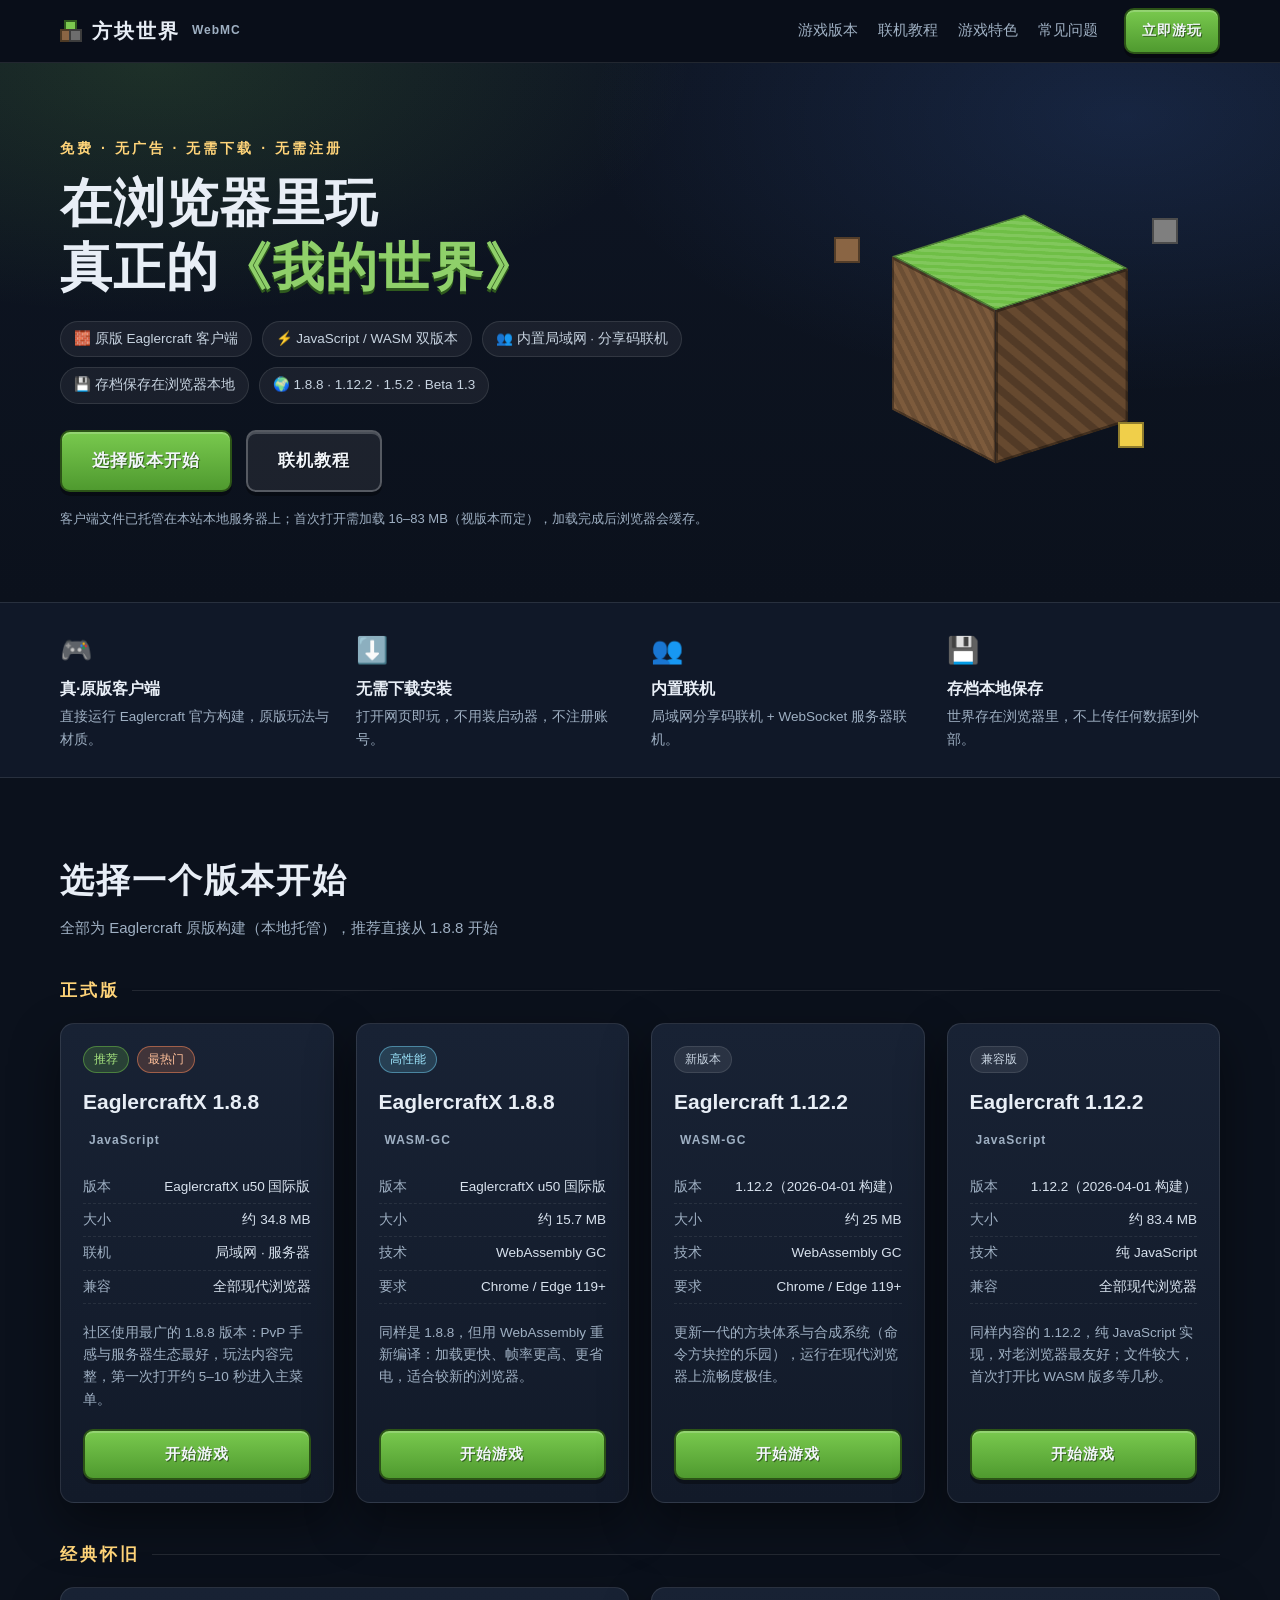
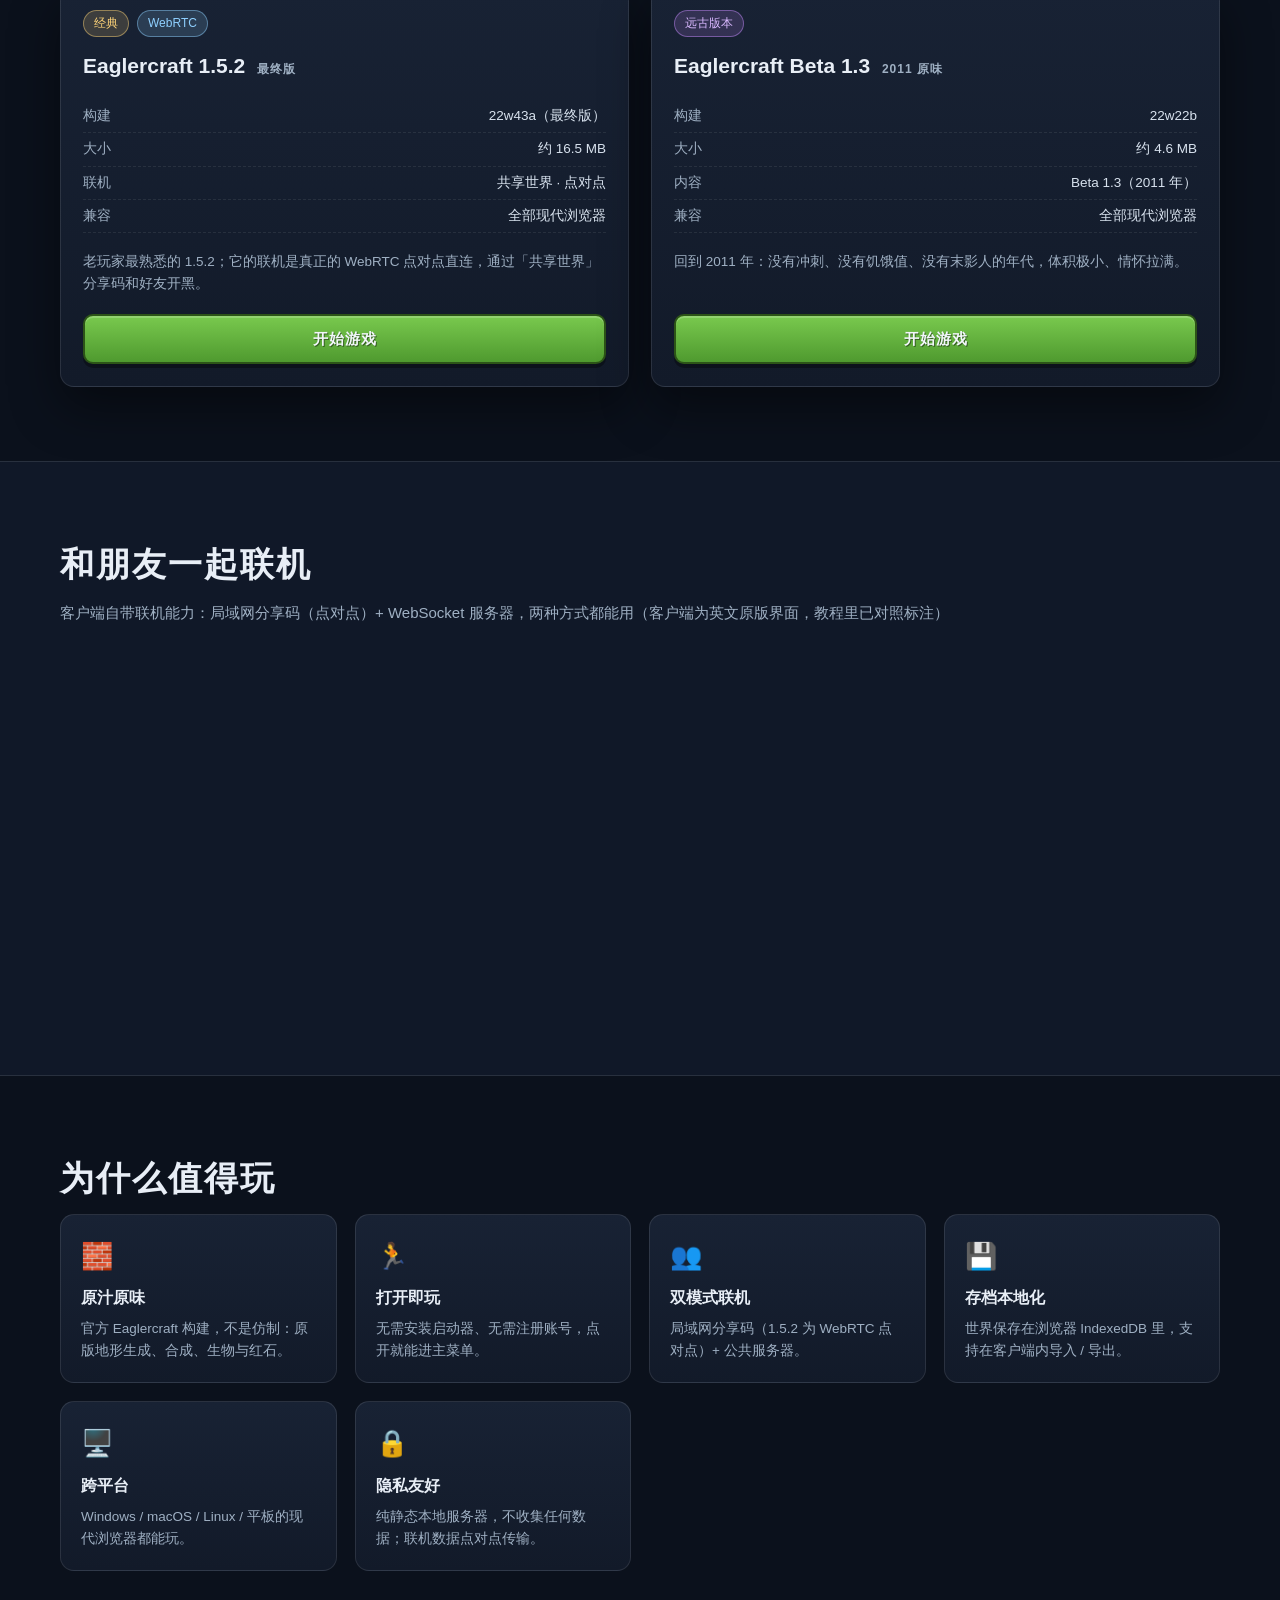
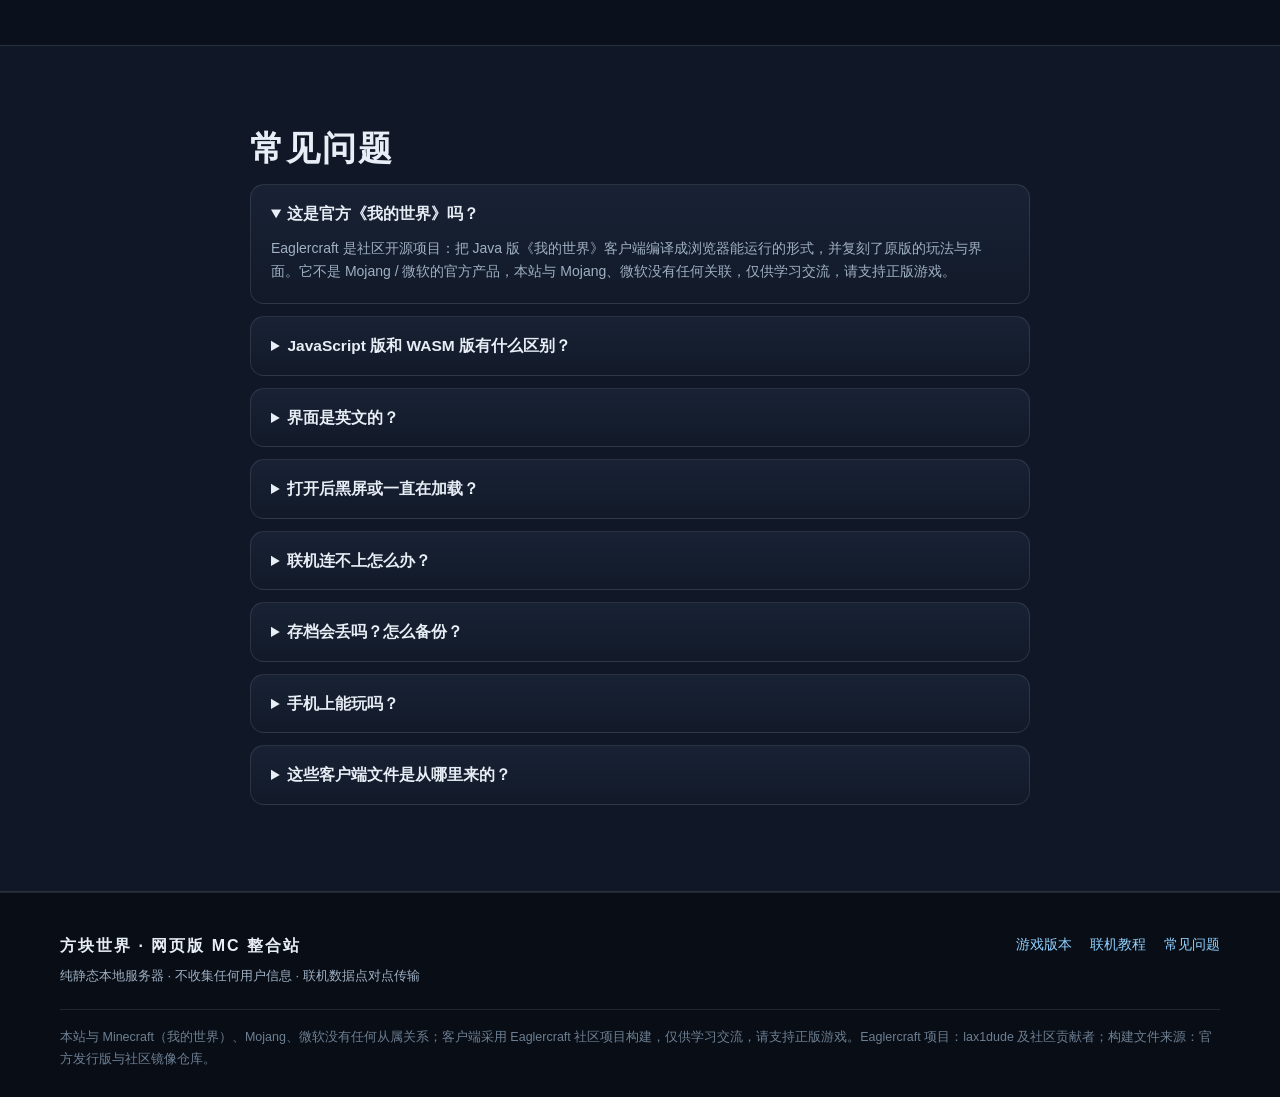
==== index.html @ 2155d92f "初始提交：方块世界 · 网页版 MC 整合站 - 门户首页与版本卡片（1.8.8 / 1.12.2 / 1.5.2 / Beta 1.3） - 6 个 Eaglercraft 客户端单文件构建（本地托" ====
<!DOCTYPE html>
<html lang="zh-CN">
<head>
<meta charset="utf-8">
<meta name="viewport" content="width=device-width, initial-scale=1">
<title>方块世界 · 网页版《我的世界》整合站（Eaglercraft · 无需下载 · 内置联机）</title>
<meta name="description" content="真正的《我的世界》网页版：原版 Eaglercraft 客户端本地托管，无需下载安装，打开即玩，内置局域网分享码联机与服务器联机。支持 1.8.8 / 1.12.2 / 1.5.2 / Beta 1.3。">
<link rel="icon" href="data:image/svg+xml,<svg xmlns='http://www.w3.org/2000/svg' viewBox='0 0 16 16'><rect width='16' height='16' fill='%235fae3c'/><rect y='10' width='16' height='6' fill='%238a6544'/></svg>">
<link rel="stylesheet" href="assets/css/portal.css">
</head>
<body>

<header class="site-header">
  <div class="wrap header-inner">
    <a class="logo" href="./">
      <span class="logo-cube" aria-hidden="true"><i></i><i></i><i></i></span>
      方块世界<em>WebMC</em>
    </a>
    <nav class="nav">
      <a href="#versions">游戏版本</a>
      <a href="#multiplayer">联机教程</a>
      <a href="#features">游戏特色</a>
      <a href="#faq">常见问题</a>
    </nav>
    <a class="btn btn-primary btn-header" href="#versions">立即游玩</a>
  </div>
</header>

<section class="hero">
  <div class="wrap hero-inner">
    <div class="hero-copy">
      <p class="hero-kicker">免费 · 无广告 · 无需下载 · 无需注册</p>
      <h1>在浏览器里玩<br>真正的<span>《我的世界》</span></h1>
      <ul class="hero-tags">
        <li>🧱 原版 Eaglercraft 客户端</li>
        <li>⚡ JavaScript / WASM 双版本</li>
        <li>👥 内置局域网 · 分享码联机</li>
        <li>💾 存档保存在浏览器本地</li>
        <li>🌍 1.8.8 · 1.12.2 · 1.5.2 · Beta 1.3</li>
      </ul>
      <div class="hero-actions">
        <a class="btn btn-primary btn-xl" href="#versions">选择版本开始</a>
        <a class="btn btn-ghost btn-xl" href="#multiplayer">联机教程</a>
      </div>
      <p class="hero-note">客户端文件已托管在本站本地服务器上；首次打开需加载 16–83 MB（视版本而定），加载完成后浏览器会缓存。</p>
    </div>
    <div class="hero-visual" aria-hidden="true">
      <div class="mc-cube">
        <div class="face top"></div>
        <div class="face left"></div>
        <div class="face right"></div>
      </div>
      <div class="float-blocks">
        <span class="fb fb1"></span><span class="fb fb2"></span><span class="fb fb3"></span>
      </div>
    </div>
  </div>
</section>

<section class="band">
  <div class="wrap band-grid">
    <div class="band-item"><b>🎮</b><h3>真·原版客户端</h3><p>直接运行 Eaglercraft 官方构建，原版玩法与材质。</p></div>
    <div class="band-item"><b>⬇️</b><h3>无需下载安装</h3><p>打开网页即玩，不用装启动器，不注册账号。</p></div>
    <div class="band-item"><b>👥</b><h3>内置联机</h3><p>局域网分享码联机 + WebSocket 服务器联机。</p></div>
    <div class="band-item"><b>💾</b><h3>存档本地保存</h3><p>世界存在浏览器里，不上传任何数据到外部。</p></div>
  </div>
</section>

<section id="versions" class="section">
  <div class="wrap">
    <h2 class="section-title">选择一个版本开始</h2>
    <p class="section-sub">全部为 Eaglercraft 原版构建（本地托管），推荐直接从 1.8.8 开始</p>

    <div class="ver-group">
      <h3>正式版</h3>
      <div class="cards">
        <article class="card">
          <div class="card-tags"><span class="tag rec">推荐</span><span class="tag hot">最热门</span></div>
          <h3>EaglercraftX 1.8.8 <em>JavaScript</em></h3>
          <dl class="card-spec">
            <div><dt>版本</dt><dd>EaglercraftX u50 国际版</dd></div>
            <div><dt>大小</dt><dd>约 34.8 MB</dd></div>
            <div><dt>联机</dt><dd>局域网 · 服务器</dd></div>
            <div><dt>兼容</dt><dd>全部现代浏览器</dd></div>
          </dl>
          <p class="card-desc">社区使用最广的 1.8.8 版本：PvP 手感与服务器生态最好，玩法内容完整，第一次打开约 5–10 秒进入主菜单。</p>
          <a class="btn btn-primary" href="mc/1.8.8/" target="_blank" rel="noopener">开始游戏</a>
        </article>

        <article class="card">
          <div class="card-tags"><span class="tag wasm">高性能</span></div>
          <h3>EaglercraftX 1.8.8 <em>WASM-GC</em></h3>
          <dl class="card-spec">
            <div><dt>版本</dt><dd>EaglercraftX u50 国际版</dd></div>
            <div><dt>大小</dt><dd>约 15.7 MB</dd></div>
            <div><dt>技术</dt><dd>WebAssembly GC</dd></div>
            <div><dt>要求</dt><dd>Chrome / Edge 119+</dd></div>
          </dl>
          <p class="card-desc">同样是 1.8.8，但用 WebAssembly 重新编译：加载更快、帧率更高、更省电，适合较新的浏览器。</p>
          <a class="btn btn-primary" href="mc/1.8.8-wasm/" target="_blank" rel="noopener">开始游戏</a>
        </article>

        <article class="card">
          <div class="card-tags"><span class="tag">新版本</span></div>
          <h3>Eaglercraft 1.12.2 <em>WASM-GC</em></h3>
          <dl class="card-spec">
            <div><dt>版本</dt><dd>1.12.2（2026-04-01 构建）</dd></div>
            <div><dt>大小</dt><dd>约 25 MB</dd></div>
            <div><dt>技术</dt><dd>WebAssembly GC</dd></div>
            <div><dt>要求</dt><dd>Chrome / Edge 119+</dd></div>
          </dl>
          <p class="card-desc">更新一代的方块体系与合成系统（命令方块控的乐园），运行在现代浏览器上流畅度极佳。</p>
          <a class="btn btn-primary" href="mc/1.12.2/" target="_blank" rel="noopener">开始游戏</a>
        </article>

        <article class="card">
          <div class="card-tags"><span class="tag">兼容版</span></div>
          <h3>Eaglercraft 1.12.2 <em>JavaScript</em></h3>
          <dl class="card-spec">
            <div><dt>版本</dt><dd>1.12.2（2026-04-01 构建）</dd></div>
            <div><dt>大小</dt><dd>约 83.4 MB</dd></div>
            <div><dt>技术</dt><dd>纯 JavaScript</dd></div>
            <div><dt>兼容</dt><dd>全部现代浏览器</dd></div>
          </dl>
          <p class="card-desc">同样内容的 1.12.2，纯 JavaScript 实现，对老浏览器最友好；文件较大，首次打开比 WASM 版多等几秒。</p>
          <a class="btn btn-primary" href="mc/1.12.2-js/" target="_blank" rel="noopener">开始游戏</a>
        </article>
      </div>
    </div>

    <div class="ver-group">
      <h3>经典怀旧</h3>
      <div class="cards">
        <article class="card">
          <div class="card-tags"><span class="tag classic">经典</span><span class="tag p2p">WebRTC</span></div>
          <h3>Eaglercraft 1.5.2 <em>最终版</em></h3>
          <dl class="card-spec">
            <div><dt>构建</dt><dd>22w43a（最终版）</dd></div>
            <div><dt>大小</dt><dd>约 16.5 MB</dd></div>
            <div><dt>联机</dt><dd>共享世界 · 点对点</dd></div>
            <div><dt>兼容</dt><dd>全部现代浏览器</dd></div>
          </dl>
          <p class="card-desc">老玩家最熟悉的 1.5.2；它的联机是真正的 WebRTC 点对点直连，通过「共享世界」分享码和好友开黑。</p>
          <a class="btn btn-primary" href="mc/1.5.2/" target="_blank" rel="noopener">开始游戏</a>
        </article>

        <article class="card">
          <div class="card-tags"><span class="tag beta">远古版本</span></div>
          <h3>Eaglercraft Beta 1.3 <em>2011 原味</em></h3>
          <dl class="card-spec">
            <div><dt>构建</dt><dd>22w22b</dd></div>
            <div><dt>大小</dt><dd>约 4.6 MB</dd></div>
            <div><dt>内容</dt><dd>Beta 1.3（2011 年）</dd></div>
            <div><dt>兼容</dt><dd>全部现代浏览器</dd></div>
          </dl>
          <p class="card-desc">回到 2011 年：没有冲刺、没有饥饿值、没有末影人的年代，体积极小、情怀拉满。</p>
          <a class="btn btn-primary" href="mc/beta1.3/" target="_blank" rel="noopener">开始游戏</a>
        </article>
      </div>
    </div>
  </div>
</section>

<section id="multiplayer" class="section section-alt">
  <div class="wrap">
    <h2 class="section-title">和朋友一起联机</h2>
    <p class="section-sub">客户端自带联机能力：局域网分享码（点对点）+ WebSocket 服务器，两种方式都能用（客户端为英文原版界面，教程里已对照标注）</p>
    <ol class="steps-big">
      <li>
        <b>房主开放局域网</b>
        <p>进入世界后按 <code>Esc</code> →「对局域网开放」（Open to LAN）→ 选择中继服务器 → 客户端生成一串<b>分享码</b>，复制发给好友。</p>
      </li>
      <li>
        <b>好友输入分享码</b>
        <p>好友打开同一版本客户端 → 多人游戏（Multiplayer）→「加入局域网世界」（Join LAN World）→ 粘贴分享码，几秒后进入同一个世界。</p>
      </li>
      <li>
        <b>建立点对点连接</b>
        <p>客户端通过中继服务器交换连接信息后转为 WebRTC 点对点传输；房主退出则世界关闭。</p>
      </li>
    </ol>
    <div class="mp-notes">
      <div class="mp-note">
        <h4>关于「中继服务器」</h4>
        <p>中继只负责牵线（信令），游戏数据是两端直接传输的。本站已在客户端里预置 4 个中继，默认优先国内公益节点 <code>wss://relay.mcjs.link</code>（由 MCJS 提供，请勿滥用）；连不上时，在游戏内的联机界面切换到列表里的其它中继即可。</p>
      </div>
      <div class="mp-note">
        <h4>连不上怎么办？</h4>
        <p>① 优先换中继服务器再试；② 校园网 / 部分公司网络会限制 WebRTC 的 UDP 流量，换个网络或开手机热点最有效；③ 确认双方用的是<b>同一版本</b>客户端；④ 也可以直接玩服务器：多人游戏 →「添加服务器」填 <code>ws://</code> 或 <code>wss://</code> 地址。</p>
      </div>
    </div>
  </div>
</section>

<section id="features" class="section">
  <div class="wrap">
    <h2 class="section-title">为什么值得玩</h2>
    <div class="feature-grid">
      <div class="feature"><b>🧱</b><h3>原汁原味</h3><p>官方 Eaglercraft 构建，不是仿制：原版地形生成、合成、生物与红石。</p></div>
      <div class="feature"><b>🏃</b><h3>打开即玩</h3><p>无需安装启动器、无需注册账号，点开就能进主菜单。</p></div>
      <div class="feature"><b>👥</b><h3>双模式联机</h3><p>局域网分享码（1.5.2 为 WebRTC 点对点）+ 公共服务器。</p></div>
      <div class="feature"><b>💾</b><h3>存档本地化</h3><p>世界保存在浏览器 IndexedDB 里，支持在客户端内导入 / 导出。</p></div>
      <div class="feature"><b>🖥️</b><h3>跨平台</h3><p>Windows / macOS / Linux / 平板的现代浏览器都能玩。</p></div>
      <div class="feature"><b>🔒</b><h3>隐私友好</h3><p>纯静态本地服务器，不收集任何数据；联机数据点对点传输。</p></div>
    </div>
  </div>
</section>

<section id="faq" class="section section-alt">
  <div class="wrap narrow">
    <h2 class="section-title">常见问题</h2>
    <details class="faq" open>
      <summary>这是官方《我的世界》吗？</summary>
      <p>Eaglercraft 是社区开源项目：把 Java 版《我的世界》客户端编译成浏览器能运行的形式，并复刻了原版的玩法与界面。它不是 Mojang / 微软的官方产品，本站与 Mojang、微软没有任何关联，仅供学习交流，请支持正版游戏。</p>
    </details>
    <details class="faq">
      <summary>JavaScript 版和 WASM 版有什么区别？</summary>
      <p>两者玩法完全一样。JavaScript 版兼容所有浏览器但文件更大；WASM-GC 版用 WebAssembly 重新编译，加载更快、运行更流畅，但需要较新的 Chrome / Edge（119+）。拿不准就用 JavaScript 版。</p>
    </details>
    <details class="faq">
      <summary>界面是英文的？</summary>
      <p>本站用的是 Eaglercraft 官方原版构建，界面为英文（官方版不带中文语言包）。本页教程已把联机相关的关键按钮对照标注；合成、物品等术语与中文版一一对应，基本不影响游玩。</p>
    </details>
    <details class="faq">
      <summary>打开后黑屏或一直在加载？</summary>
      <p>首先确认用最新版 Chrome / Edge；客户端文件有 16–83 MB，第一次加载需要等几秒到十几秒，加载完成后浏览器会缓存。如果中途切换过标签页，回来时可能看到「按任意键 / 点击继续」（Press any key / Click to focus）提示，点一下页面即可继续。1.12.2 版本第一次打开如出现语言列表，点选 English 即可。WASM 版如果打不开，说明浏览器版本太旧，改用 JavaScript 版即可。</p>
    </details>
    <details class="faq">
      <summary>联机连不上怎么办？</summary>
      <p>见「联机教程」里的说明：优先更换中继服务器；避开对 UDP 限制严格的网络（校园网、部分公司网络）；确认双方版本一致。1.5.2 版本的「共享世界」也可以同一台电脑开两个浏览器（普通 + 隐身窗口）自测联机流程。</p>
    </details>
    <details class="faq">
      <summary>存档会丢吗？怎么备份？</summary>
      <p>世界保存在浏览器本地，清理浏览器数据会一并删除。重要世界请在客户端里导出保存（EaglercraftX：主菜单 → 备份 / 导出世界），换设备时再导入。</p>
    </details>
    <details class="faq">
      <summary>手机上能玩吗？</summary>
      <p>能打开，但《我的世界》本来是为键盘鼠标设计的，触屏操作体验有限。建议在电脑上玩；平板上可以简单建造和探索。</p>
    </details>
    <details class="faq">
      <summary>这些客户端文件是从哪里来的？</summary>
      <p>全部为 Eaglercraft 官方 / 社区公开发行的离线客户端构建（lax1dude 官方发行版及社区镜像仓库），已下载到本地服务器托管，打开本站不依赖任何外部网络。</p>
    </details>
  </div>
</section>

<footer class="footer">
  <div class="wrap footer-inner">
    <div>
      <p class="footer-title">方块世界 · 网页版 MC 整合站</p>
      <p class="footer-note">纯静态本地服务器 · 不收集任何用户信息 · 联机数据点对点传输</p>
    </div>
    <div class="footer-links">
      <a href="#versions">游戏版本</a>
      <a href="#multiplayer">联机教程</a>
      <a href="#faq">常见问题</a>
    </div>
  </div>
  <div class="wrap footer-fine">
    <p>本站与 Minecraft（我的世界）、Mojang、微软没有任何从属关系；客户端采用 Eaglercraft 社区项目构建，仅供学习交流，请支持正版游戏。Eaglercraft 项目：lax1dude 及社区贡献者；构建文件来源：官方发行版与社区镜像仓库。</p>
  </div>
</footer>

<script src="assets/js/portal.js"></script>
</body>
</html>
---- assets/css/portal.css ----
/* ============================================================
 * 方块世界 · 门户样式（像素方块风 · 深色主题）
 * ============================================================ */
:root {
  --bg: #0b111c;
  --bg-soft: #101828;
  --bg-card: linear-gradient(180deg, #182234, #121a29);
  --line: rgba(255, 255, 255, 0.1);
  --text: #e8eef6;
  --muted: #9fb0c3;
  --green: #6fbf46;
  --green-deep: #3d7a24;
  --amber: #ffd479;
  --blue: #8fd0ff;
  --radius: 14px;
  --shadow: 0 20px 50px rgba(0, 0, 0, 0.45);
}

* { box-sizing: border-box; }
html { scroll-behavior: smooth; }
body {
  margin: 0;
  background: var(--bg);
  color: var(--text);
  font-family: -apple-system, BlinkMacSystemFont, "Segoe UI", "Microsoft YaHei", Roboto, sans-serif;
  line-height: 1.65;
}
img { max-width: 100%; }
a { color: var(--blue); text-decoration: none; }
a:hover { text-decoration: underline; }

.wrap { width: min(1160px, 100% - 40px); margin: 0 auto; }
.wrap.narrow { width: min(780px, 100% - 40px); }

/* ---------------- 按钮 ---------------- */
.btn {
  display: inline-block;
  padding: 11px 20px;
  font-size: 15px;
  font-weight: 700;
  letter-spacing: 1px;
  color: #f2f6fa;
  background: linear-gradient(180deg, #6d7480, #565d68);
  border: 2px solid #191e26;
  border-radius: 10px;
  box-shadow: inset 0 2px 0 rgba(255, 255, 255, 0.2), 0 4px 0 rgba(0, 0, 0, 0.35);
  cursor: pointer;
  transition: filter 0.15s ease, transform 0.08s ease;
  text-shadow: 1px 1px 0 rgba(0, 0, 0, 0.45);
}
.btn:hover { filter: brightness(1.12); text-decoration: none; }
.btn:active { transform: translateY(2px); }

.btn-primary { background: linear-gradient(180deg, #79c94e, #4f9a2f); border-color: #2c5417; }
.btn-ghost { background: rgba(255, 255, 255, 0.07); border-color: rgba(255, 255, 255, 0.25); }
.btn-xl { padding: 15px 30px; font-size: 17px; }
.btn-header { padding: 9px 16px; font-size: 14px; }

/* ---------------- 顶栏 ---------------- */
.site-header {
  position: sticky;
  top: 0;
  z-index: 50;
  background: rgba(10, 15, 25, 0.85);
  backdrop-filter: blur(10px);
  border-bottom: 1px solid var(--line);
}
.header-inner { display: flex; align-items: center; gap: 26px; height: 62px; }
.logo {
  display: flex; align-items: center; gap: 10px;
  color: var(--text); font-size: 20px; font-weight: 800; letter-spacing: 2px;
}
.logo:hover { text-decoration: none; }
.logo em { font-size: 12px; font-style: normal; color: var(--muted); letter-spacing: 1px; margin-left: 2px; }
.logo-cube { position: relative; width: 22px; height: 22px; display: inline-block; }
.logo-cube i { position: absolute; width: 13px; height: 13px; }
.logo-cube i:nth-child(1) { left: 4px; top: 0; background: #7cc94f; border: 2px solid #2f5a1e; }
.logo-cube i:nth-child(2) { left: 0; top: 9px; background: #8a6544; border: 2px solid #4d3a25; }
.logo-cube i:nth-child(3) { left: 9px; top: 9px; background: #6d6d6d; border: 2px solid #3c3c3c; }

.nav { display: flex; gap: 20px; margin-left: auto; }
.nav a { color: var(--muted); font-size: 14.5px; }
.nav a:hover { color: #fff; text-decoration: none; }
@media (max-width: 860px) { .nav { display: none; } }

/* ---------------- Hero ---------------- */
.hero { position: relative; overflow: hidden; padding: 74px 0 60px; }
.hero::before {
  content: "";
  position: absolute; inset: 0;
  background:
    radial-gradient(900px 420px at 12% 0%, rgba(111, 191, 70, 0.16), transparent 60%),
    radial-gradient(900px 460px at 88% 10%, rgba(80, 140, 255, 0.14), transparent 60%),
    linear-gradient(180deg, #0e1523, #0b111c);
  z-index: -1;
}
.hero-inner { display: grid; grid-template-columns: 1.25fr 0.75fr; gap: 40px; align-items: center; }
@media (max-width: 900px) { .hero-inner { grid-template-columns: 1fr; } .hero-visual { display: none; } }

.hero-kicker { color: var(--amber); font-weight: 700; letter-spacing: 3px; margin: 0 0 12px; font-size: 14px; }
.hero h1 { margin: 0 0 22px; font-size: clamp(30px, 4.6vw, 52px); line-height: 1.22; letter-spacing: 1px; }
.hero h1 span {
  color: #8fd06a;
  text-shadow: 0 3px 0 #2f5a1e;
}
.hero-tags { display: flex; flex-wrap: wrap; gap: 10px; margin: 0 0 26px; padding: 0; list-style: none; }
.hero-tags li {
  padding: 6px 13px;
  font-size: 13.5px;
  background: rgba(255, 255, 255, 0.06);
  border: 1px solid var(--line);
  border-radius: 999px;
  color: #c7d3e0;
}
.hero-actions { display: flex; gap: 14px; flex-wrap: wrap; }
.hero-note { color: var(--muted); font-size: 13px; margin-top: 16px; }

/* 3D 方块 */
.hero-visual { display: flex; align-items: center; justify-content: center; min-height: 320px; position: relative; }
.mc-cube {
  width: 168px; height: 168px;
  position: relative;
  transform: rotateX(-24deg) rotateY(38deg);
  transform-style: preserve-3d;
  animation: cube-spin 16s linear infinite;
}
.mc-cube .face { position: absolute; inset: 0; border: 3px solid rgba(0, 0, 0, 0.35); }
.mc-cube .top   {
  background:
    linear-gradient(45deg, rgba(255,255,255,0.12) 25%, transparent 25%, transparent 50%, rgba(255,255,255,0.12) 50%, rgba(255,255,255,0.12) 75%, transparent 75%) 0 0 / 22px 22px,
    #6fbf46;
  transform: rotateX(90deg) translateZ(84px);
}
.mc-cube .left  {
  background:
    linear-gradient(45deg, rgba(0,0,0,0.14) 25%, transparent 25%, transparent 50%, rgba(0,0,0,0.14) 50%, rgba(0,0,0,0.14) 75%, transparent 75%) 0 0 / 22px 22px,
    #7d5b3c;
  transform: rotateY(-90deg) translateZ(84px);
}
.mc-cube .right {
  background:
    linear-gradient(45deg, rgba(0,0,0,0.2) 25%, transparent 25%, transparent 50%, rgba(0,0,0,0.2) 50%, rgba(0,0,0,0.2) 75%, transparent 75%) 0 0 / 22px 22px,
    #66492f;
  transform: translateZ(84px);
}
@keyframes cube-spin {
  from { transform: rotateX(-24deg) rotateY(0deg); }
  to { transform: rotateX(-24deg) rotateY(360deg); }
}
.float-blocks { position: absolute; inset: 0; pointer-events: none; }
.float-blocks .fb {
  position: absolute; width: 26px; height: 26px; border: 2px solid rgba(0,0,0,0.4);
  animation: float 6s ease-in-out infinite;
}
.fb1 { left: 8%; top: 18%; background: #8a6544; animation-delay: 0s; }
.fb2 { right: 10%; top: 12%; background: #7f7f7f; animation-delay: 1.4s; }
.fb3 { right: 18%; bottom: 16%; background: #f0cf4a; animation-delay: 2.6s; }
@keyframes float { 0%, 100% { transform: translateY(0) rotate(0deg); } 50% { transform: translateY(-16px) rotate(20deg); } }

/* ---------------- band ---------------- */
.band { background: var(--bg-soft); border-top: 1px solid var(--line); border-bottom: 1px solid var(--line); padding: 26px 0; }
.band-grid { display: grid; grid-template-columns: repeat(4, 1fr); gap: 22px; }
@media (max-width: 860px) { .band-grid { grid-template-columns: repeat(2, 1fr); } }
.band-item { display: flex; flex-direction: column; gap: 4px; }
.band-item b { font-size: 26px; }
.band-item h3 { margin: 0; font-size: 16px; }
.band-item p { margin: 0; color: var(--muted); font-size: 13.5px; }

/* ---------------- 通用 section ---------------- */
.section { padding: 74px 0; }
.section-alt { background: var(--bg-soft); border-top: 1px solid var(--line); border-bottom: 1px solid var(--line); }
.section-title { font-size: clamp(24px, 3vw, 34px); margin: 0 0 8px; letter-spacing: 2px; }
.section-sub { color: var(--muted); margin: 0 0 36px; font-size: 15px; }

/* ---------------- 版本卡片 ---------------- */
.cards { display: grid; grid-template-columns: repeat(auto-fit, minmax(255px, 1fr)); gap: 22px; }
.card {
  display: flex; flex-direction: column;
  background: var(--bg-card);
  border: 1px solid var(--line);
  border-radius: var(--radius);
  padding: 22px;
  box-shadow: var(--shadow);
  transition: transform 0.18s ease, border-color 0.18s ease;
}
.card:hover { transform: translateY(-5px); border-color: rgba(143, 208, 106, 0.5); }
.card-multi:hover { border-color: rgba(143, 208, 255, 0.55); }
.card-tags { display: flex; gap: 8px; margin-bottom: 12px; }
.tag {
  font-size: 12px; padding: 3px 10px; border-radius: 999px;
  background: rgba(255, 255, 255, 0.08); color: #c7d3e0;
  border: 1px solid var(--line);
}
.tag.rec { background: rgba(111, 191, 70, 0.2); color: #a5e37f; border-color: rgba(111, 191, 70, 0.5); }
.tag.p2p { background: rgba(143, 208, 255, 0.16); color: var(--blue); border-color: rgba(143, 208, 255, 0.45); }
.tag.wasm { background: rgba(120, 220, 255, 0.16); color: #9fe8ff; border-color: rgba(120, 220, 255, 0.45); }
.tag.hot { background: rgba(255, 140, 90, 0.18); color: #ffc09a; border-color: rgba(255, 140, 90, 0.5); }
.tag.classic { background: rgba(255, 212, 121, 0.16); color: var(--amber); border-color: rgba(255, 212, 121, 0.45); }
.tag.beta { background: rgba(200, 140, 255, 0.16); color: #d9b8ff; border-color: rgba(200, 140, 255, 0.45); }
.card h3 { margin: 0 0 6px; font-size: 21px; }
.card h3 em { font-size: 12px; font-style: normal; color: var(--muted); margin-left: 6px; letter-spacing: 1px; }
.card-spec { margin: 10px 0; font-size: 13.5px; }
.card-spec > div { display: flex; justify-content: space-between; padding: 5px 0; border-bottom: 1px dashed rgba(255, 255, 255, 0.08); }
.card-spec dt { color: var(--muted); }
.card-spec dd { margin: 0; color: #d8e2ee; }
.card-desc { color: var(--muted); font-size: 13.5px; flex: 1; margin: 8px 0 18px; }
.card .btn { text-align: center; }

/* ---------------- 版本分组 ---------------- */
.ver-group { margin-bottom: 38px; }
.ver-group:last-child { margin-bottom: 0; }
.ver-group > h3 {
  display: flex; align-items: center; gap: 12px;
  margin: 0 0 18px; font-size: 17px; letter-spacing: 3px; color: var(--amber);
}
.ver-group > h3::after { content: ""; flex: 1; height: 1px; background: var(--line); }

/* ---------------- 联机教程 ---------------- */
.steps-big { list-style: none; counter-reset: step; margin: 0 0 34px; padding: 0; display: grid; grid-template-columns: repeat(3, 1fr); gap: 22px; }
@media (max-width: 860px) { .steps-big { grid-template-columns: 1fr; } }
.steps-big li {
  position: relative;
  background: var(--bg-card);
  border: 1px solid var(--line);
  border-radius: var(--radius);
  padding: 24px 22px 18px;
  counter-increment: step;
}
.steps-big li::before {
  content: counter(step);
  position: absolute; top: -16px; left: 20px;
  width: 34px; height: 34px;
  display: flex; align-items: center; justify-content: center;
  background: var(--green); color: #0d1a07;
  font-weight: 900; font-size: 17px;
  border: 2px solid #2c5417; border-radius: 9px;
  box-shadow: 0 4px 0 rgba(0, 0, 0, 0.35);
}
.steps-big b { font-size: 17px; }
.steps-big p { color: var(--muted); font-size: 14px; margin: 8px 0 0; }
code {
  padding: 2px 7px;
  background: rgba(255, 255, 255, 0.08);
  border: 1px solid var(--line);
  border-radius: 6px;
  font-family: Consolas, monospace;
  font-size: 0.92em;
  color: var(--amber);
}
.mp-notes { display: grid; grid-template-columns: 1fr 1fr; gap: 22px; }
@media (max-width: 860px) { .mp-notes { grid-template-columns: 1fr; } }
.mp-note { background: var(--bg-card); border: 1px solid var(--line); border-radius: var(--radius); padding: 20px 22px; }
.mp-note h4 { margin: 0 0 8px; font-size: 16px; color: var(--amber); }
.mp-note p { margin: 0; color: var(--muted); font-size: 14px; }
.cmp { width: 100%; border-collapse: collapse; font-size: 13.5px; }
.cmp th, .cmp td { padding: 8px 10px; border-bottom: 1px solid var(--line); text-align: left; }
.cmp th { color: var(--blue); font-weight: 700; }
.cmp td { color: #c9d5e2; }
.cmp .ok { color: #a5e37f; }

/* ---------------- 特性 ---------------- */
.feature-grid { display: grid; grid-template-columns: repeat(auto-fit, minmax(230px, 1fr)); gap: 18px; }
.feature {
  background: var(--bg-card);
  border: 1px solid var(--line);
  border-radius: var(--radius);
  padding: 20px;
  transition: transform 0.15s ease;
}
.feature:hover { transform: translateY(-4px); }
.feature b { font-size: 26px; }
.feature h3 { margin: 8px 0 6px; font-size: 16px; }
.feature p { margin: 0; color: var(--muted); font-size: 13.5px; }

/* ---------------- FAQ ---------------- */
.faq {
  background: var(--bg-card);
  border: 1px solid var(--line);
  border-radius: var(--radius);
  padding: 16px 20px;
  margin-bottom: 12px;
}
.faq summary { cursor: pointer; font-weight: 700; font-size: 15.5px; }
.faq p { color: var(--muted); font-size: 14px; margin: 10px 0 4px; }

/* ---------------- 页脚 ---------------- */
.footer { background: #080d16; border-top: 1px solid var(--line); padding: 40px 0 26px; }
.footer-inner { display: flex; justify-content: space-between; gap: 20px; flex-wrap: wrap; align-items: flex-start; }
.footer-title { margin: 0; font-weight: 800; letter-spacing: 2px; }
.footer-note { margin: 6px 0 0; color: var(--muted); font-size: 13px; }
.footer-links { display: flex; gap: 18px; font-size: 14px; }
.footer-fine { margin-top: 22px; padding-top: 16px; border-top: 1px solid var(--line); }
.footer-fine p { margin: 0; color: #6d7f92; font-size: 12.5px; line-height: 1.8; }
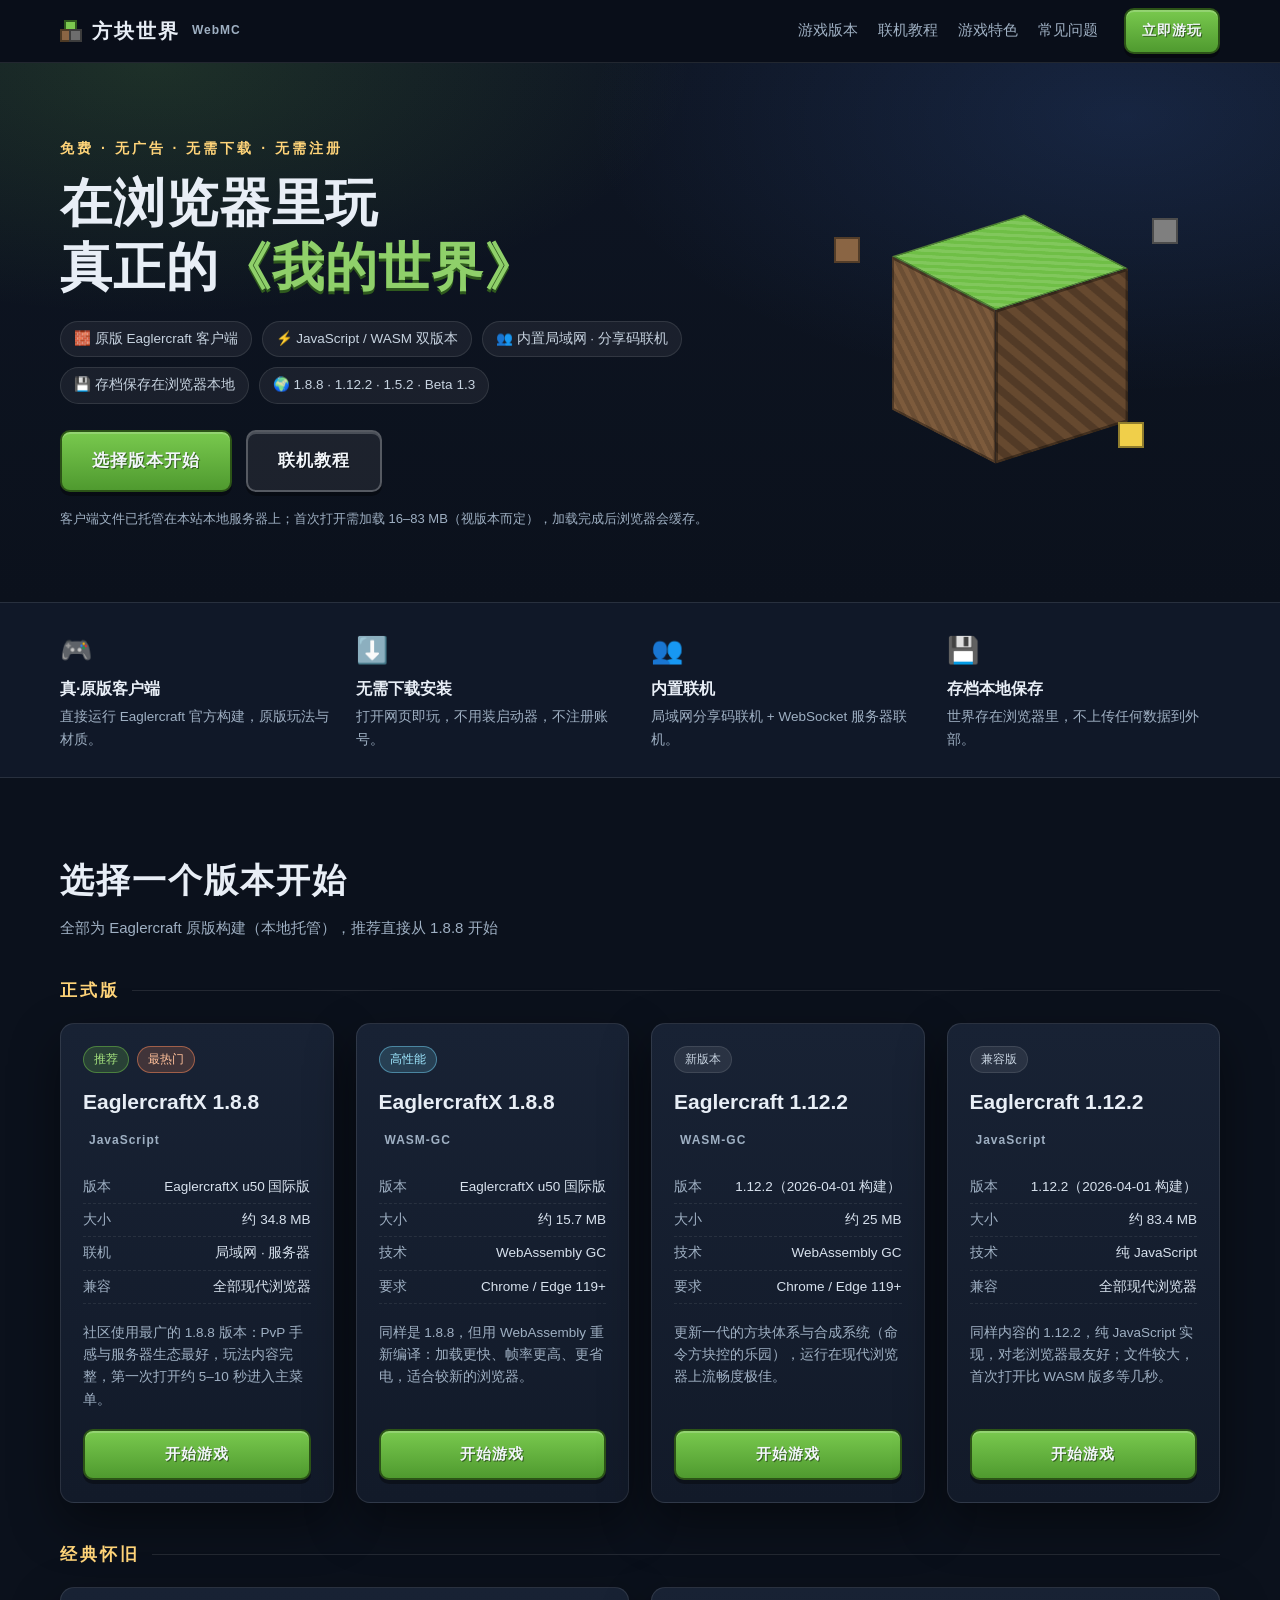
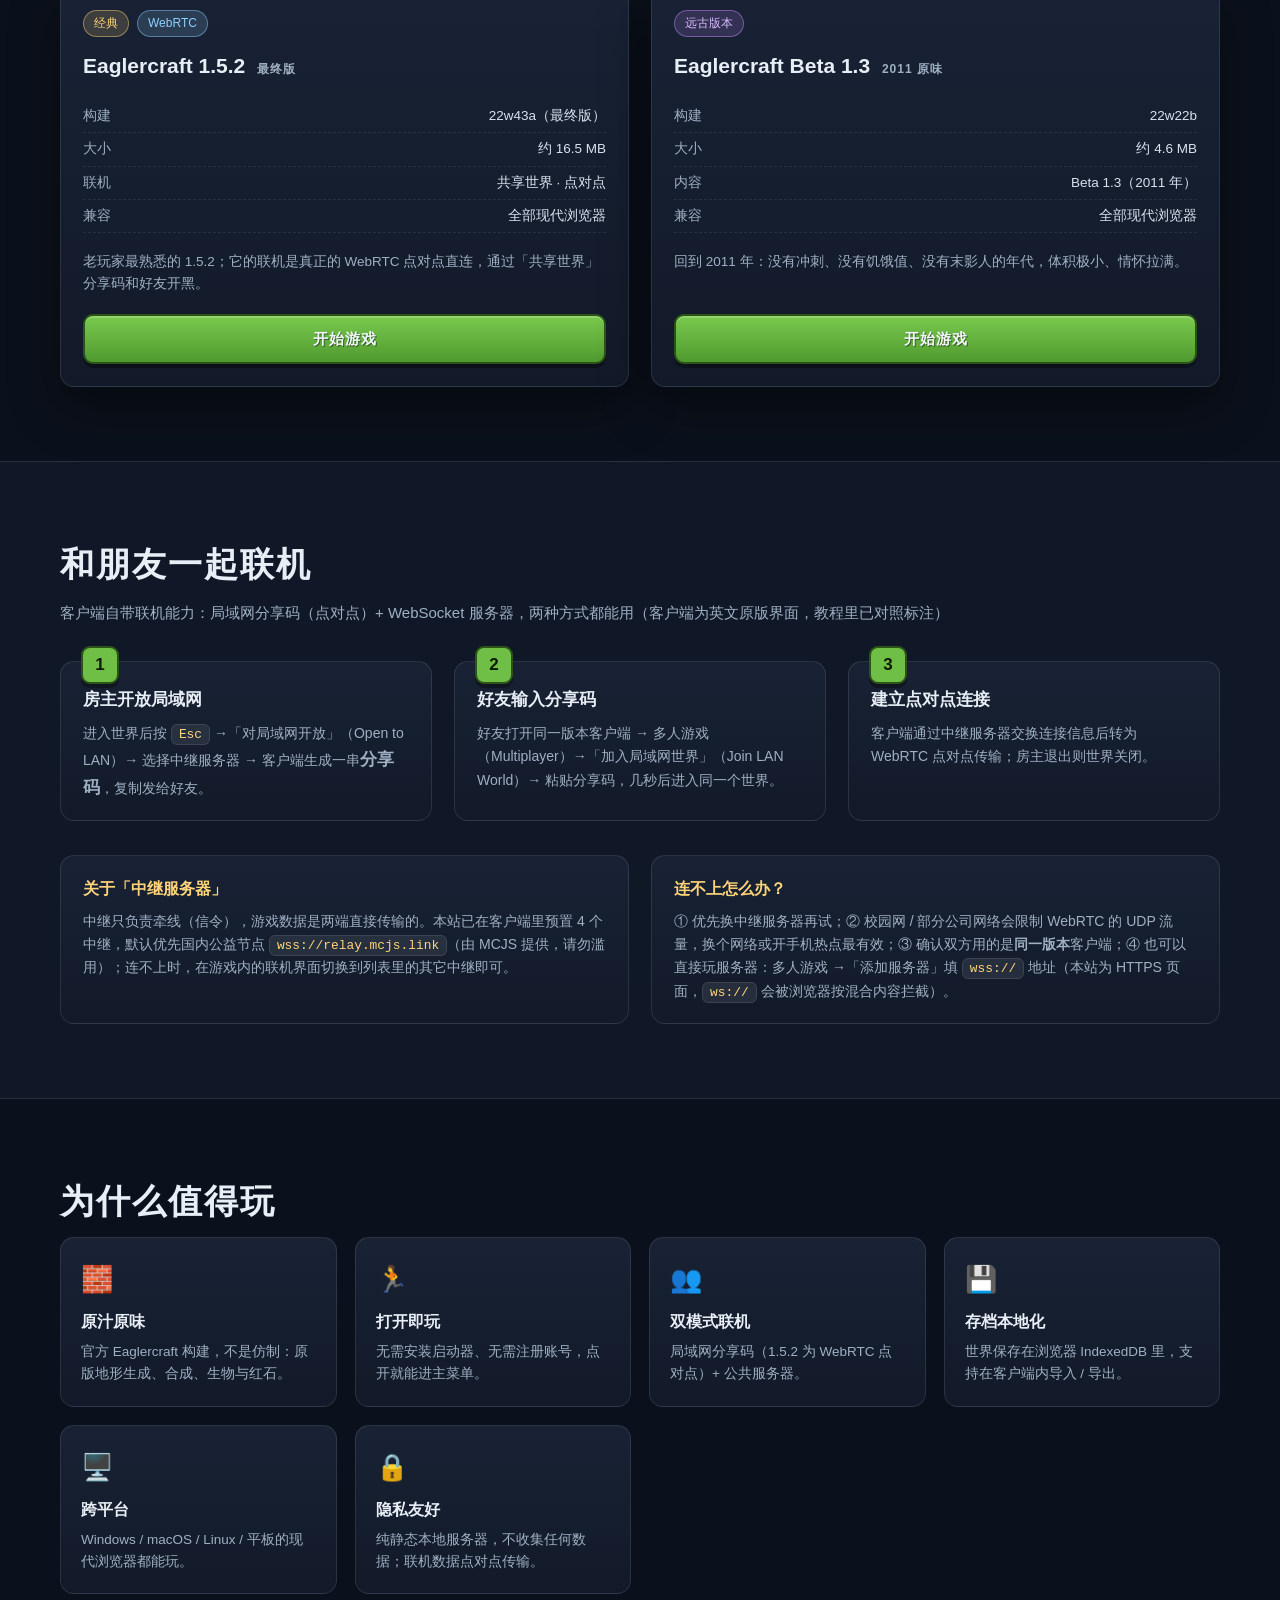
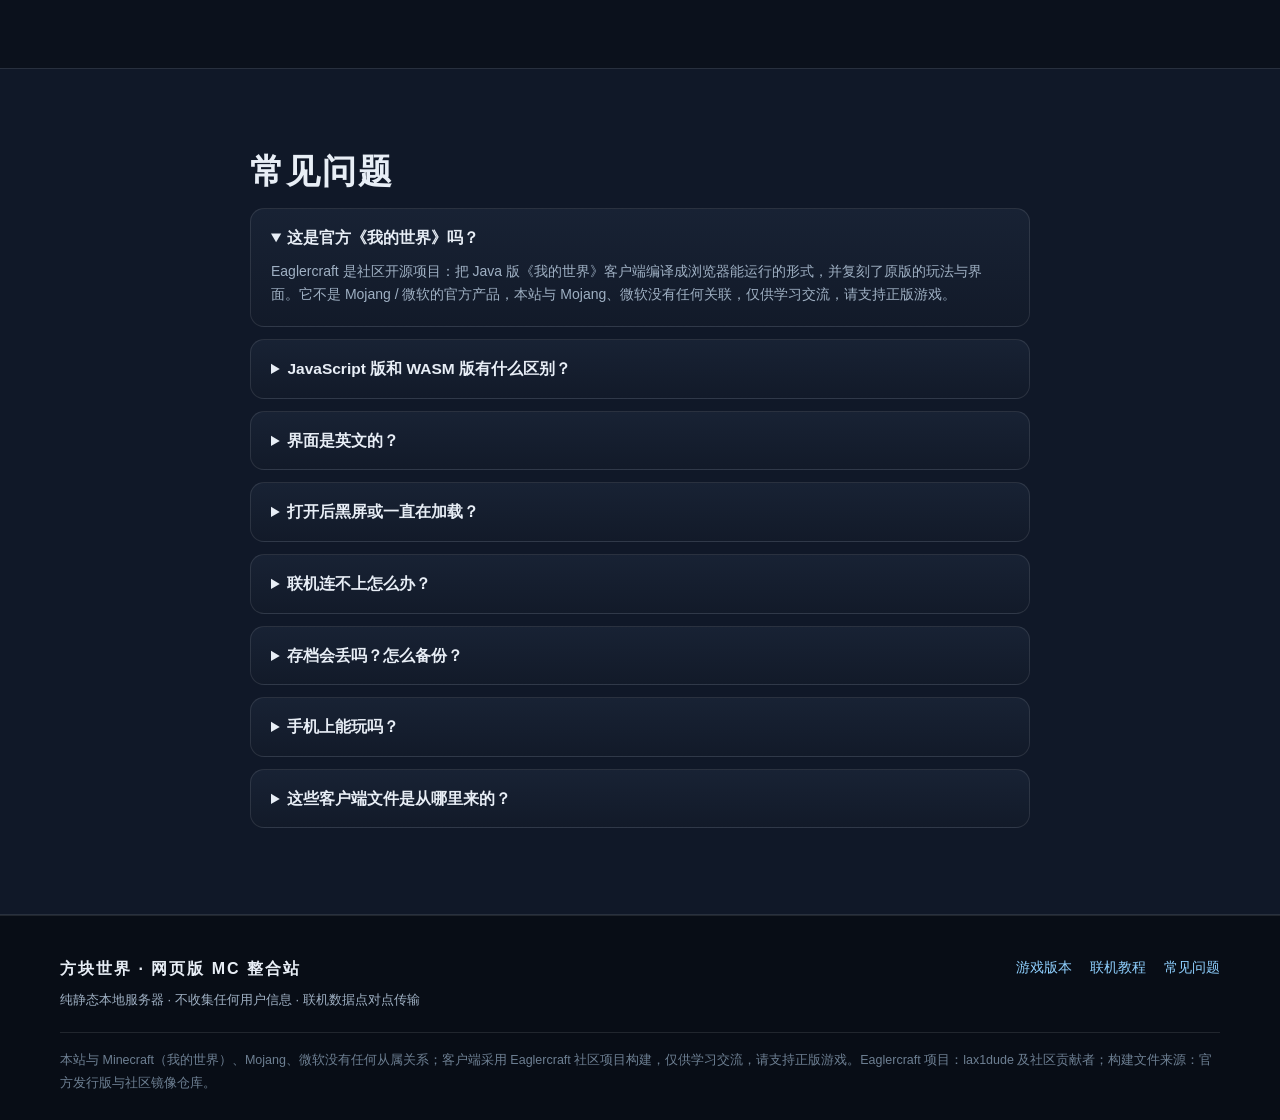
==== commit a928a0ad: "修正联机说明：HTTPS 页面下服务器地址必须用 wss:// 本站部署在 HTTPS 域名上，添加 ws:// 服务器会被浏览器按混合内容拦截。 原文案写成「ws:// 或 wss://」会误导用户" ====
--- a/index.html
+++ b/index.html
@@ -186,7 +186,7 @@
       </div>
       <div class="mp-note">
         <h4>连不上怎么办？</h4>
-        <p>① 优先换中继服务器再试；② 校园网 / 部分公司网络会限制 WebRTC 的 UDP 流量，换个网络或开手机热点最有效；③ 确认双方用的是<b>同一版本</b>客户端；④ 也可以直接玩服务器：多人游戏 →「添加服务器」填 <code>ws://</code> 或 <code>wss://</code> 地址。</p>
+        <p>① 优先换中继服务器再试；② 校园网 / 部分公司网络会限制 WebRTC 的 UDP 流量，换个网络或开手机热点最有效；③ 确认双方用的是<b>同一版本</b>客户端；④ 也可以直接玩服务器：多人游戏 →「添加服务器」填 <code>wss://</code> 地址（本站为 HTTPS 页面，<code>ws://</code> 会被浏览器按混合内容拦截）。</p>
       </div>
     </div>
   </div>
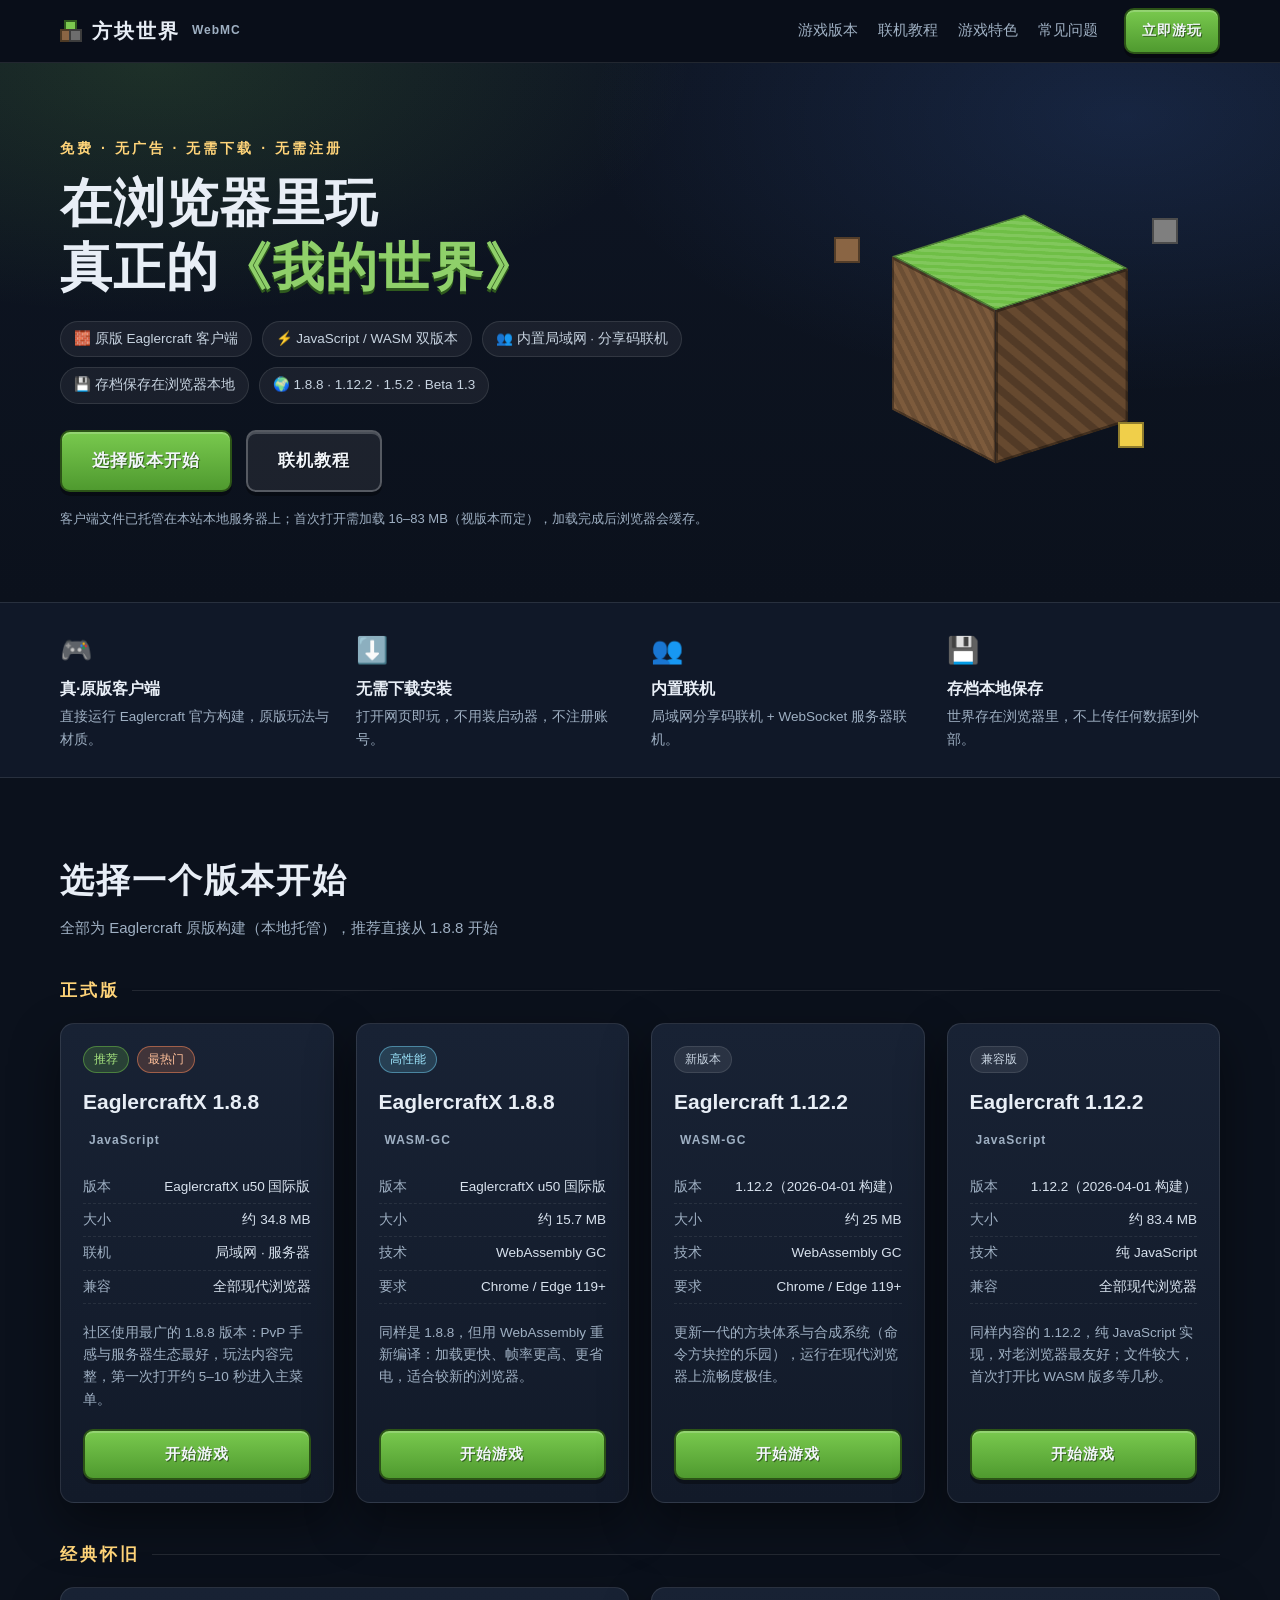
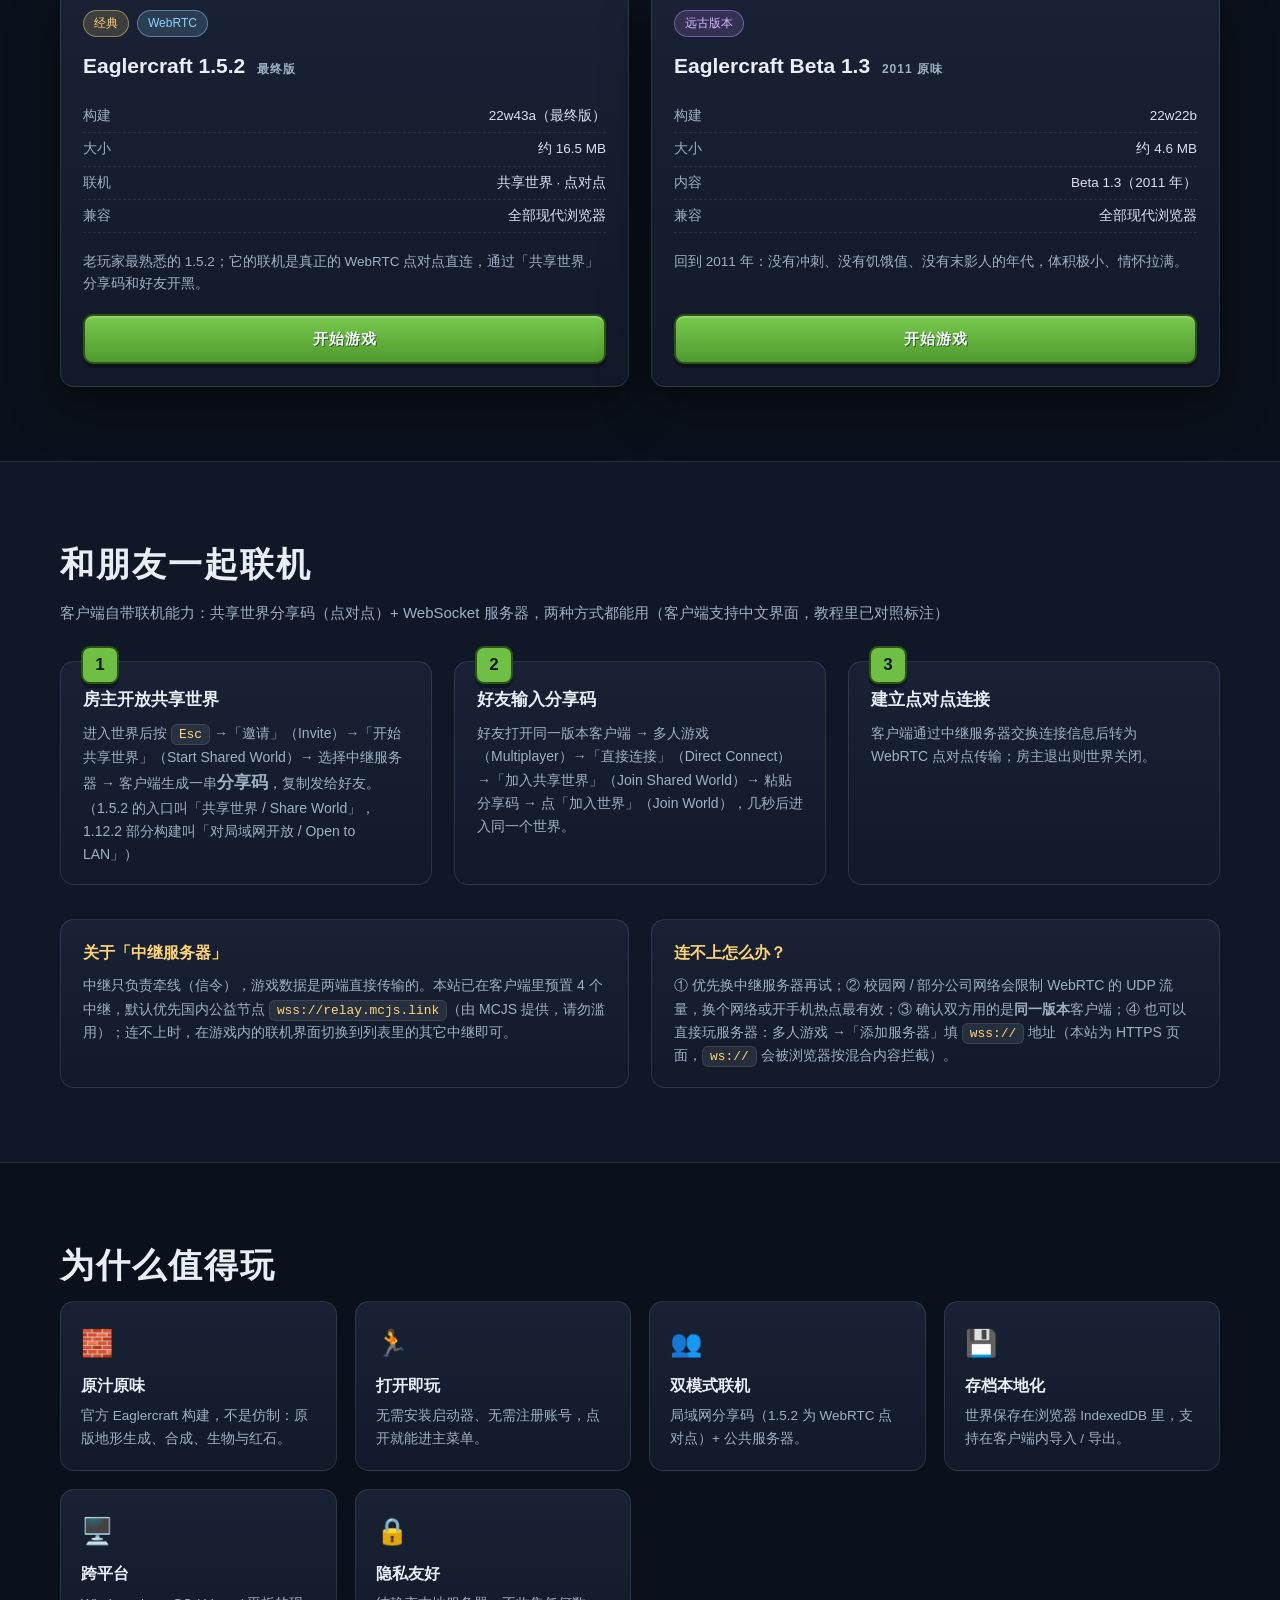
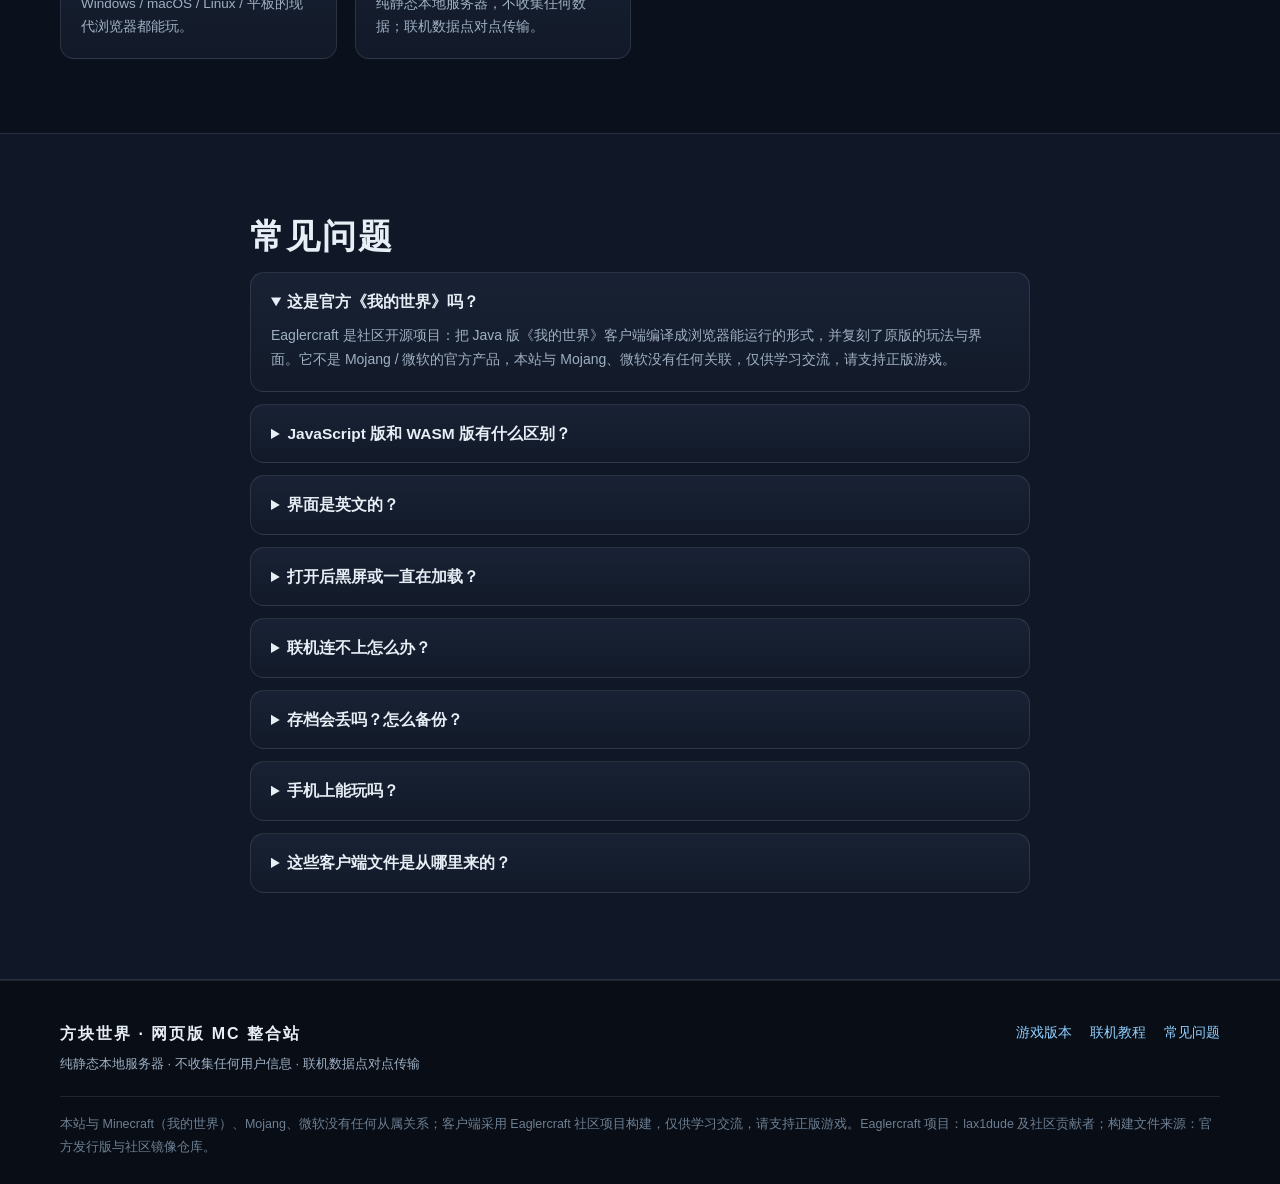
==== commit 344042df: "修正联机教程：1.8.8 已无 Join LAN World，改名为 Shared Worlds - 房主入口改为 Esc → Invite → Start Shared World（1.5.2 为 " ====
--- a/index.html
+++ b/index.html
@@ -164,15 +164,15 @@
 <section id="multiplayer" class="section section-alt">
   <div class="wrap">
     <h2 class="section-title">和朋友一起联机</h2>
-    <p class="section-sub">客户端自带联机能力：局域网分享码（点对点）+ WebSocket 服务器，两种方式都能用（客户端为英文原版界面，教程里已对照标注）</p>
+    <p class="section-sub">客户端自带联机能力：共享世界分享码（点对点）+ WebSocket 服务器，两种方式都能用（客户端支持中文界面，教程里已对照标注）</p>
     <ol class="steps-big">
       <li>
-        <b>房主开放局域网</b>
-        <p>进入世界后按 <code>Esc</code> →「对局域网开放」（Open to LAN）→ 选择中继服务器 → 客户端生成一串<b>分享码</b>，复制发给好友。</p>
+        <b>房主开放共享世界</b>
+        <p>进入世界后按 <code>Esc</code> →「邀请」（Invite）→「开始共享世界」（Start Shared World）→ 选择中继服务器 → 客户端生成一串<b>分享码</b>，复制发给好友。（1.5.2 的入口叫「共享世界 / Share World」，1.12.2 部分构建叫「对局域网开放 / Open to LAN」）</p>
       </li>
       <li>
         <b>好友输入分享码</b>
-        <p>好友打开同一版本客户端 → 多人游戏（Multiplayer）→「加入局域网世界」（Join LAN World）→ 粘贴分享码，几秒后进入同一个世界。</p>
+        <p>好友打开同一版本客户端 → 多人游戏（Multiplayer）→「直接连接」（Direct Connect）→「加入共享世界」（Join Shared World）→ 粘贴分享码 → 点「加入世界」（Join World），几秒后进入同一个世界。</p>
       </li>
       <li>
         <b>建立点对点连接</b>
@@ -219,7 +219,7 @@
     </details>
     <details class="faq">
       <summary>界面是英文的？</summary>
-      <p>本站用的是 Eaglercraft 官方原版构建，界面为英文（官方版不带中文语言包）。本页教程已把联机相关的关键按钮对照标注；合成、物品等术语与中文版一一对应，基本不影响游玩。</p>
+      <p>客户端内置多语言支持。若界面是英文，进入 <code>Options</code> → <code>Language</code> 选择「简体中文」即可，按提示重启客户端后生效。中文译名沿用原版 1.8.8，与正版一致。</p>
     </details>
     <details class="faq">
       <summary>打开后黑屏或一直在加载？</summary>
